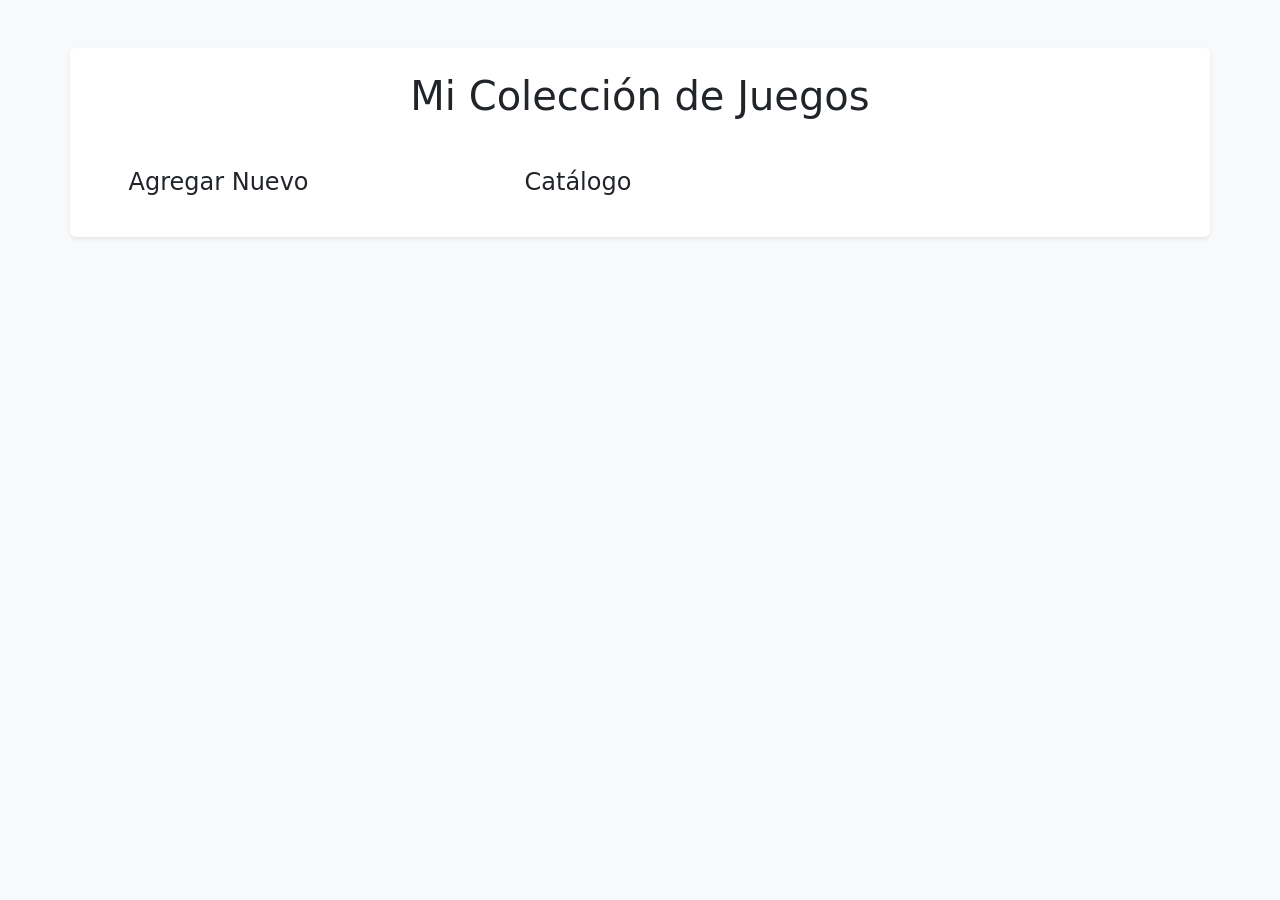
==== index.html @ f03c163b "Configuración base de index.html con Bootstrap" ====
<!DOCTYPE html>
<html lang="es">
<head>
    <meta charset="UTF-8">
    <meta name="viewport" content="width=device-width, initial-scale=1.0">
    <title>Administrador de Videojuegos</title>
    
    <!-- 1. Bootstrap CSS -->
    <link href="https://cdn.jsdelivr.net/npm/bootstrap@5.3.3/dist/css/bootstrap.min.css" rel="stylesheet">
    
    <!-- 2. Tu CSS Personalizado -->
    <link rel="stylesheet" href="css/style.css">
</head>
<body class="bg-light"> 

    <!-- Contenedor principal: Diseño limpio y minimalista -->
    <main class="container my-5 p-4 bg-white shadow-sm rounded">
        <h1 class="text-center mb-5 fw-light">Mi Colección de Juegos</h1>
        
        <div class="row gap-4 justify-content-center">
            
            <!-- Espacio para el Formulario (Área de Benjamín) -->
            <div class="col-md-4">
                <h4 class="fw-light mb-3">Agregar Nuevo</h4>
                <!-- Aquí Benjamín armará el formulario de ingreso -->
            </div>

            <!-- Espacio para el Catálogo (Tu Área) -->
            <div class="col-md-7">
                <h4 class="fw-light mb-3">Catálogo</h4>
                <div class="row" id="contenedor-juegos">
                    <!-- Aquí tu JavaScript inyectará las tarjetas (cards) de los videojuegos -->
                </div>
            </div>

        </div>
    </main>

    <!-- 3. Bootstrap JS (Útil si luego deciden usar modales o alertas dinámicas) -->
    <script src="https://cdn.jsdelivr.net/npm/bootstrap@5.3.3/dist/js/bootstrap.bundle.min.js"></script>
    
    <!-- 4. Tu archivo JavaScript (Siempre va al final del body) -->
    <script src="js/app.js"></script>
</body>
</html>
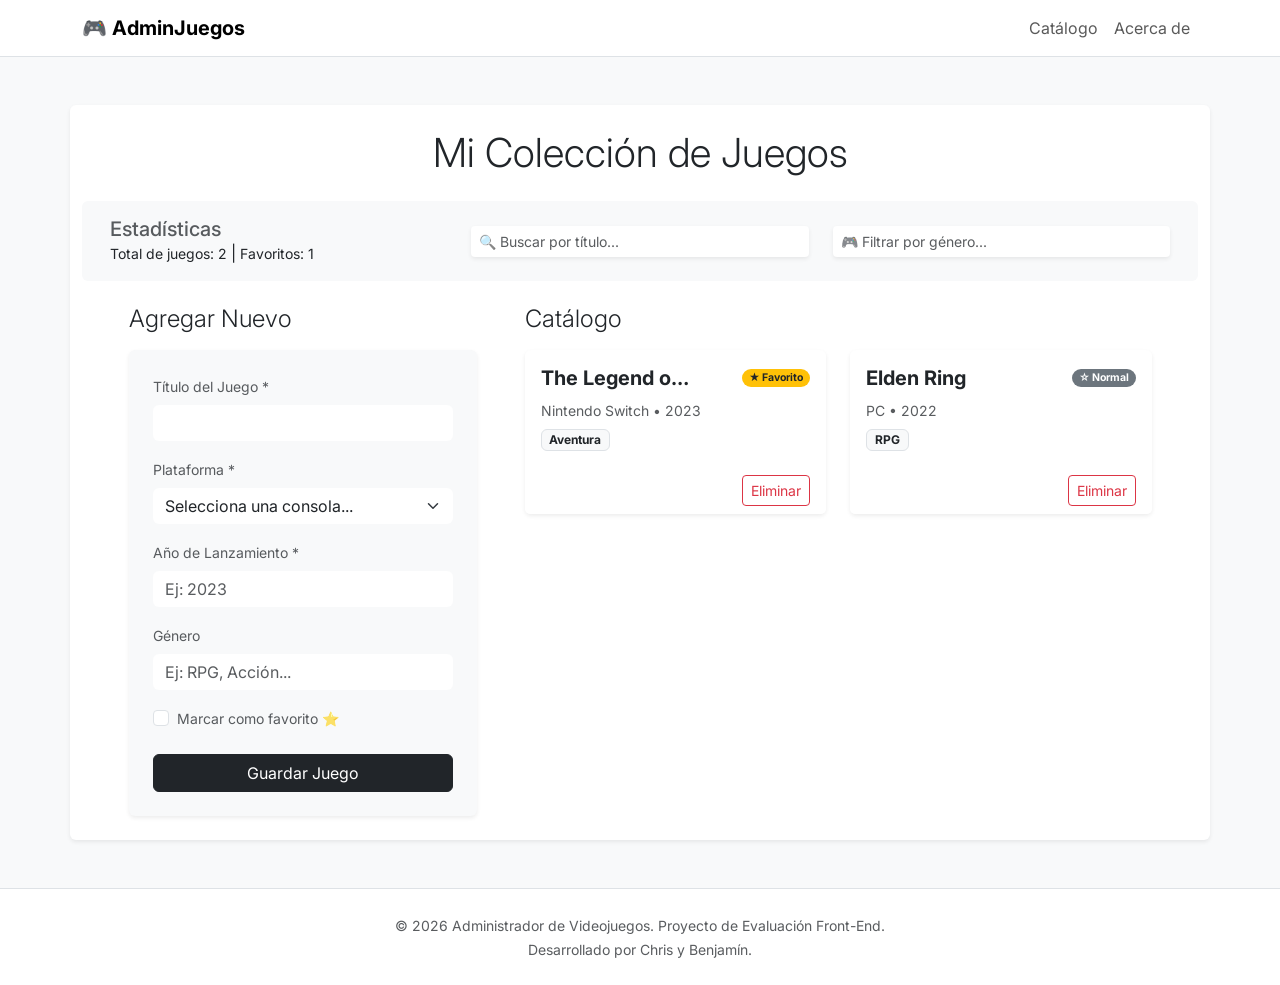
==== commit 85f67744: "ultimo cambio" ====
--- a/index.html
+++ b/index.html
@@ -4,42 +4,84 @@
     <meta charset="UTF-8">
     <meta name="viewport" content="width=device-width, initial-scale=1.0">
     <title>Administrador de Videojuegos</title>
-    
-    <!-- 1. Bootstrap CSS -->
     <link href="https://cdn.jsdelivr.net/npm/bootstrap@5.3.3/dist/css/bootstrap.min.css" rel="stylesheet">
-    
-    <!-- 2. Tu CSS Personalizado -->
     <link rel="stylesheet" href="css/style.css">
 </head>
 <body class="bg-light"> 
 
-    <!-- Contenedor principal: Diseño limpio y minimalista -->
     <main class="container my-5 p-4 bg-white shadow-sm rounded">
-        <h1 class="text-center mb-5 fw-light">Mi Colección de Juegos</h1>
+        <h1 class="text-center mb-4 fw-light">Mi Colección de Juegos</h1>
         
+        <div class="row mb-4 align-items-center bg-light p-3 rounded">
+            <div class="col-md-4">
+                <h5 class="m-0 text-muted">Estadísticas</h5>
+                <small id="stats-total">Total de juegos: 0</small> | 
+                <small id="stats-favoritos">Favoritos: 0</small>
+            </div>
+            <div class="col-md-4">
+                <input type="text" id="buscador" class="form-control form-control-sm border-0 shadow-sm" placeholder="🔍 Buscar por título...">
+            </div>
+            <div class="col-md-4">
+                <input type="text" id="filtro-genero" class="form-control form-control-sm border-0 shadow-sm" placeholder="🎮 Filtrar por género...">
+            </div>
+        </div>
+
         <div class="row gap-4 justify-content-center">
             
-            <!-- Espacio para el Formulario (Área de Benjamín) -->
             <div class="col-md-4">
                 <h4 class="fw-light mb-3">Agregar Nuevo</h4>
-                <!-- Aquí Benjamín armará el formulario de ingreso -->
+                
+                <div id="alerta-error" class="alert alert-danger d-none small" role="alert"></div>
+
+                <form id="formulario-juego" class="card p-4 border-0 shadow-sm bg-light">
+                    <div class="mb-3">
+                        <label for="titulo" class="form-label text-muted small">Título del Juego *</label>
+                        <input type="text" class="form-control border-0" id="titulo">
+                    </div>
+                    
+                    <div class="mb-3">
+                        <label for="plataforma" class="form-label text-muted small">Plataforma *</label>
+                        <select class="form-select border-0" id="plataforma">
+                            <option value="">Selecciona una consola...</option>
+                            <option value="PC">PC</option>
+                            <option value="PlayStation 5">PlayStation 5</option>
+                            <option value="Nintendo Switch">Nintendo Switch</option>
+                            <option value="Xbox Series X/S">Xbox Series X/S</option>
+                            <option value="Otra">Otra</option>
+                        </select>
+                    </div>
+
+                    <div class="mb-3">
+                        <label for="anio" class="form-label text-muted small">Año de Lanzamiento *</label>
+                        <input type="number" class="form-control border-0" id="anio" placeholder="Ej: 2023">
+                    </div>
+
+                    <div class="mb-3">
+                        <label for="genero" class="form-label text-muted small">Género</label>
+                        <input type="text" class="form-control border-0" id="genero" placeholder="Ej: RPG, Acción...">
+                    </div>
+
+                    <div class="form-check mb-4">
+                        <input class="form-check-input" type="checkbox" id="favorito">
+                        <label class="form-check-label text-muted small" for="favorito">
+                            Marcar como favorito ⭐
+                        </label>
+                    </div>
+
+                    <button type="submit" class="btn btn-dark w-100">Guardar Juego</button>
+                </form>
             </div>
 
-            <!-- Espacio para el Catálogo (Tu Área) -->
             <div class="col-md-7">
                 <h4 class="fw-light mb-3">Catálogo</h4>
                 <div class="row" id="contenedor-juegos">
-                    <!-- Aquí tu JavaScript inyectará las tarjetas (cards) de los videojuegos -->
-                </div>
+                    </div>
             </div>
 
         </div>
     </main>
 
-    <!-- 3. Bootstrap JS (Útil si luego deciden usar modales o alertas dinámicas) -->
     <script src="https://cdn.jsdelivr.net/npm/bootstrap@5.3.3/dist/js/bootstrap.bundle.min.js"></script>
-    
-    <!-- 4. Tu archivo JavaScript (Siempre va al final del body) -->
     <script src="js/app.js"></script>
 </body>
 </html>
--- a/css/style.css
+++ b/css/style.css
@@ -0,0 +1,29 @@
+/* Importar una fuente limpia y moderna de Google Fonts */
+@import url('https://fonts.googleapis.com/css2?family=Inter:wght@300;400;600&display=swap');
+
+body {
+    font-family: 'Inter', sans-serif;
+    background-color: #f8f9fa; /* Fondo general muy sutil */
+}
+
+/* Efecto suave al pasar el ratón sobre las tarjetas de los juegos */
+.card {
+    transition: transform 0.2s ease-in-out, box-shadow 0.2s ease-in-out;
+}
+
+.card:hover {
+    transform: translateY(-5px);
+    box-shadow: 0 .5rem 1rem rgba(0,0,0,.1)!important;
+}
+
+/* Personalización minimalista de la barra de desplazamiento (Scrollbar) */
+::-webkit-scrollbar {
+    width: 8px;
+}
+::-webkit-scrollbar-thumb {
+    background: #d1d5db;
+    border-radius: 4px;
+}
+::-webkit-scrollbar-thumb:hover {
+    background: #9ca3af;
+}
